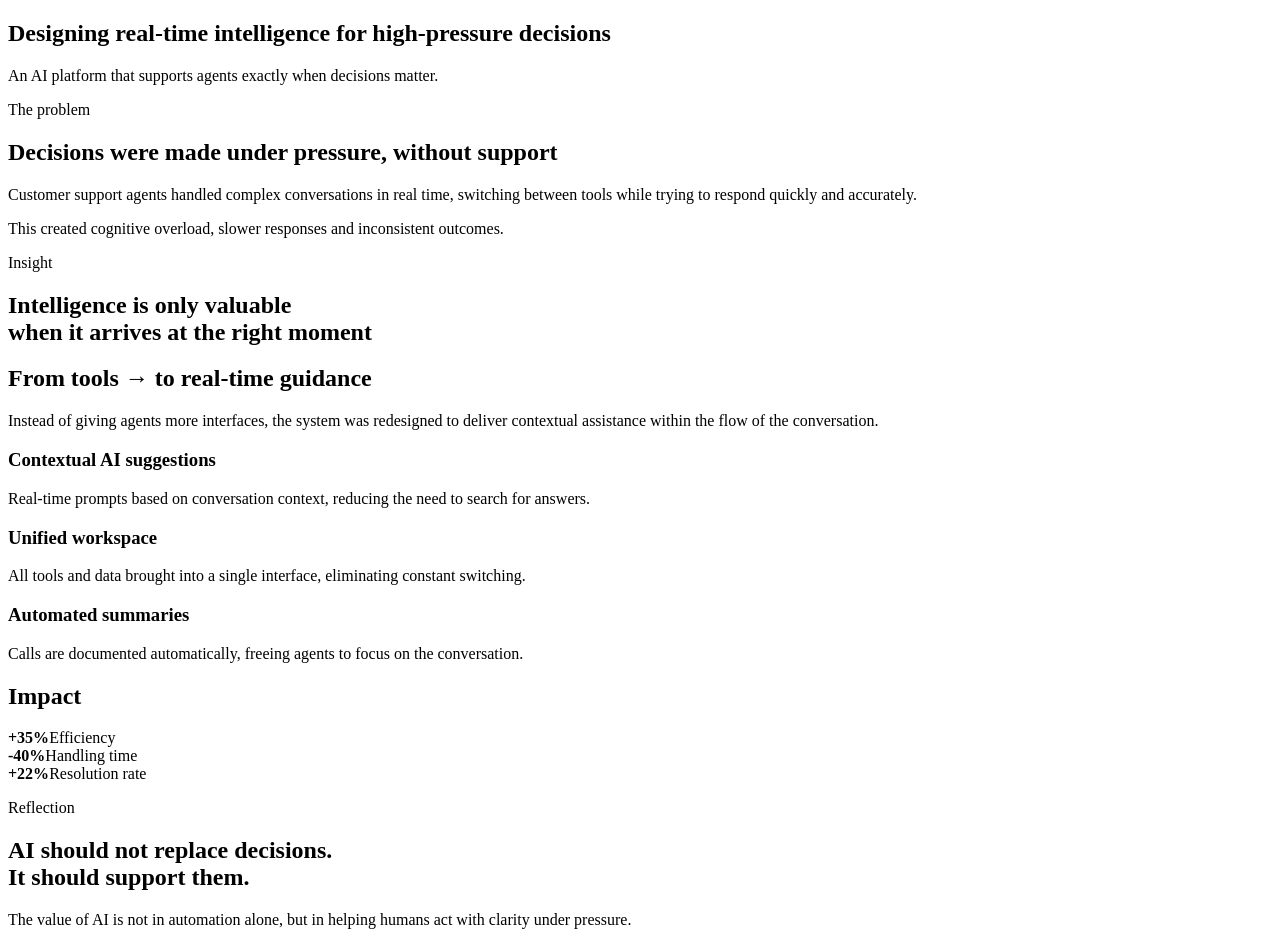
==== case-ai.html @ f2bc4c01 "Add case-ai.html for AI Call Center Platform This HTML file outlines the structure and content for a" ====
<!DOCTYPE html>
<html lang="en">
<head>
<meta charset="UTF-8" />
<meta name="viewport" content="width=device-width, initial-scale=1.0"/>
<title>AI Call Center Platform</title>
<link rel="stylesheet" href="case-styles.css"/>
</head>

<body>

<section class="case-hero">
  <div class="container">
    <h1 class="xl">
      Designing real-time intelligence for high-pressure decisions
    </h1>
    <p class="subtitle">
      An AI platform that supports agents exactly when decisions matter.
    </p>
  </div>
</section>

<section class="case-section dark">
  <div class="container narrow">

    <p class="eyebrow">The problem</p>

    <h2>
      Decisions were made under pressure, without support
    </h2>

    <p class="large">
      Customer support agents handled complex conversations in real time,
      switching between tools while trying to respond quickly and accurately.
    </p>

    <p class="muted">
      This created cognitive overload, slower responses and inconsistent outcomes.
    </p>

  </div>
</section>

<section class="case-sticky">
  <div class="container sticky-box">

    <p class="eyebrow">Insight</p>

    <h2>
      Intelligence is only valuable
      <br>
      when it arrives at the right moment
    </h2>

  </div>
</section>

<section class="case-section">
  <div class="container narrow">

    <h2>
      From tools → to real-time guidance
    </h2>

    <p class="large">
      Instead of giving agents more interfaces, the system was redesigned
      to deliver contextual assistance within the flow of the conversation.
    </p>

  </div>
</section>

<section class="case-section">
  <div class="container">

    <div class="feature">
      <h3>Contextual AI suggestions</h3>
      <p>
        Real-time prompts based on conversation context,
        reducing the need to search for answers.
      </p>
    </div>

    <div class="feature">
      <h3>Unified workspace</h3>
      <p>
        All tools and data brought into a single interface,
        eliminating constant switching.
      </p>
    </div>

    <div class="feature">
      <h3>Automated summaries</h3>
      <p>
        Calls are documented automatically,
        freeing agents to focus on the conversation.
      </p>
    </div>

  </div>
</section>

<section class="case-section dark">
  <div class="container">

    <h2>Impact</h2>

    <div class="metrics">
      <div><strong>+35%</strong><span>Efficiency</span></div>
      <div><strong>-40%</strong><span>Handling time</span></div>
      <div><strong>+22%</strong><span>Resolution rate</span></div>
    </div>

  </div>
</section>

<section class="case-section">
  <div class="container narrow">

    <p class="eyebrow">Reflection</p>

    <h2>
      AI should not replace decisions.
      <br>
      It should support them.
    </h2>

    <p class="large">
      The value of AI is not in automation alone,
      but in helping humans act with clarity under pressure.
    </p>

  </div>
</section>

</body>
</html>
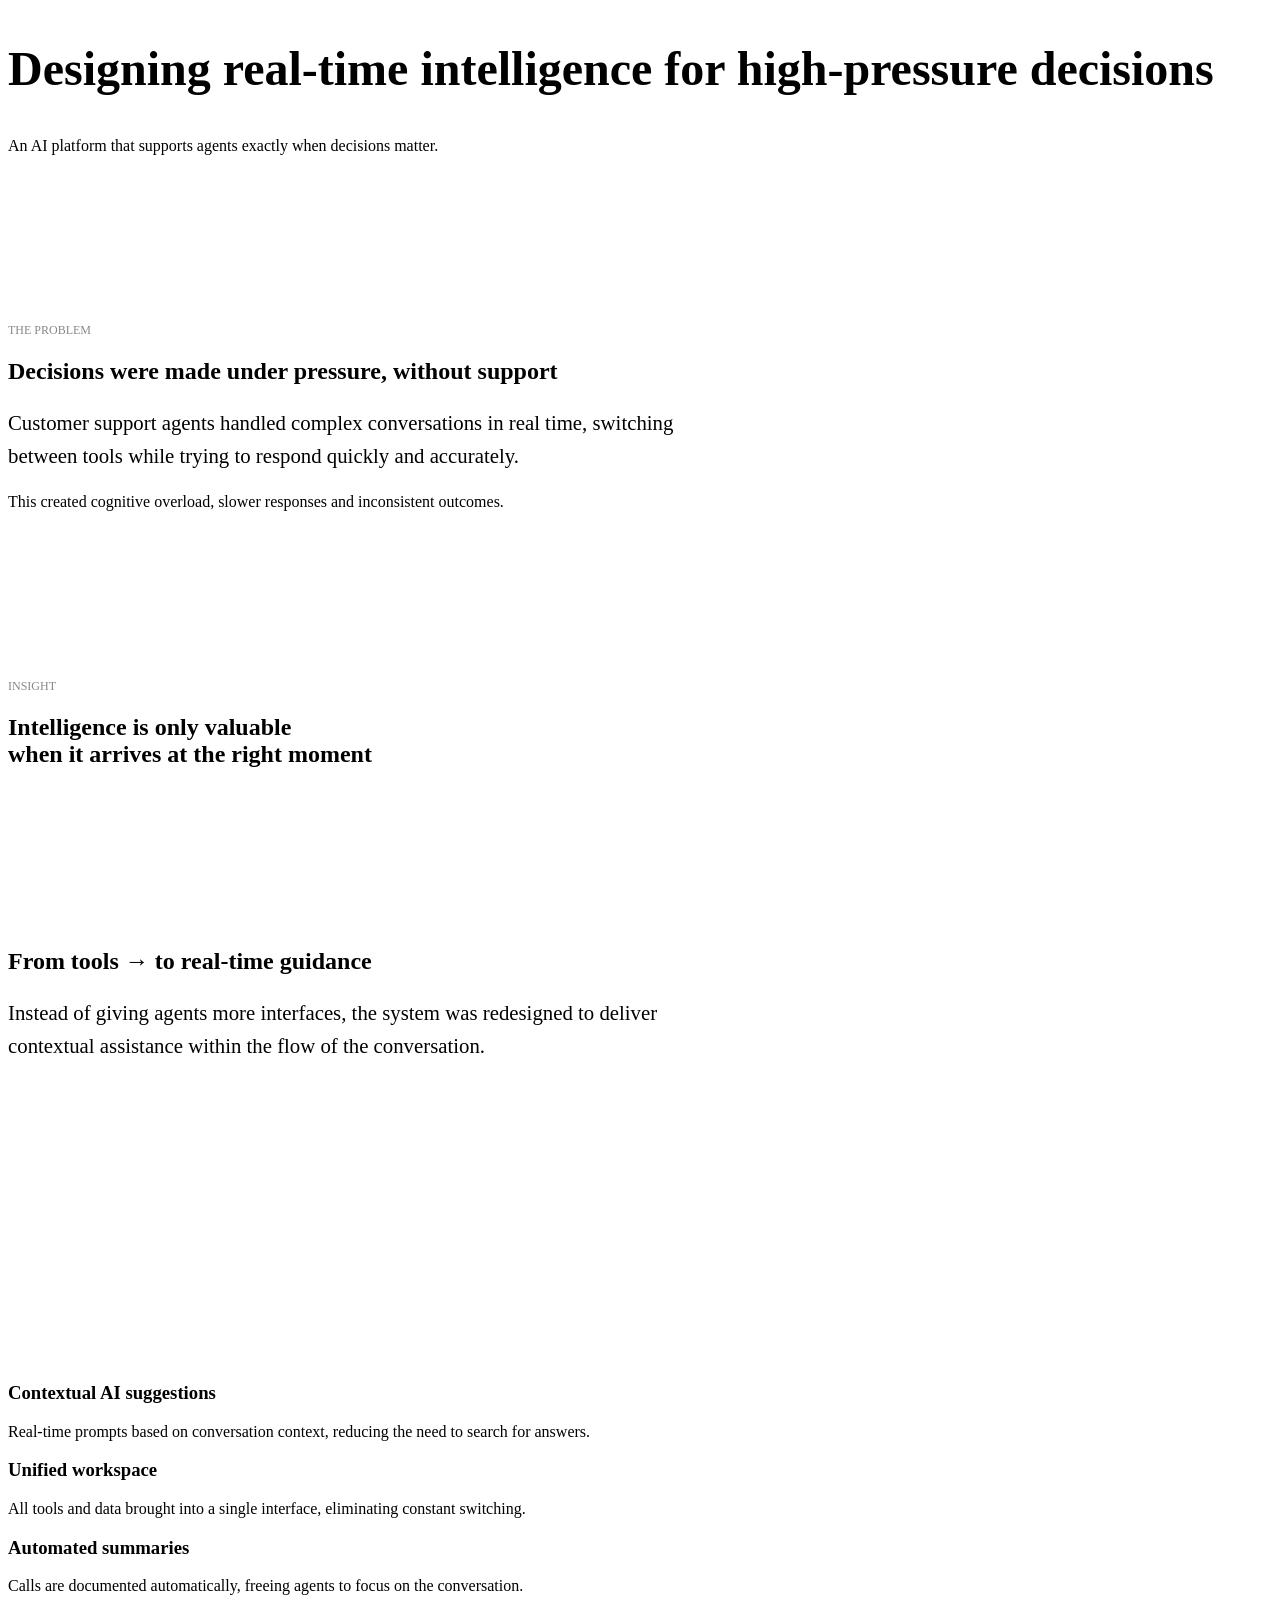
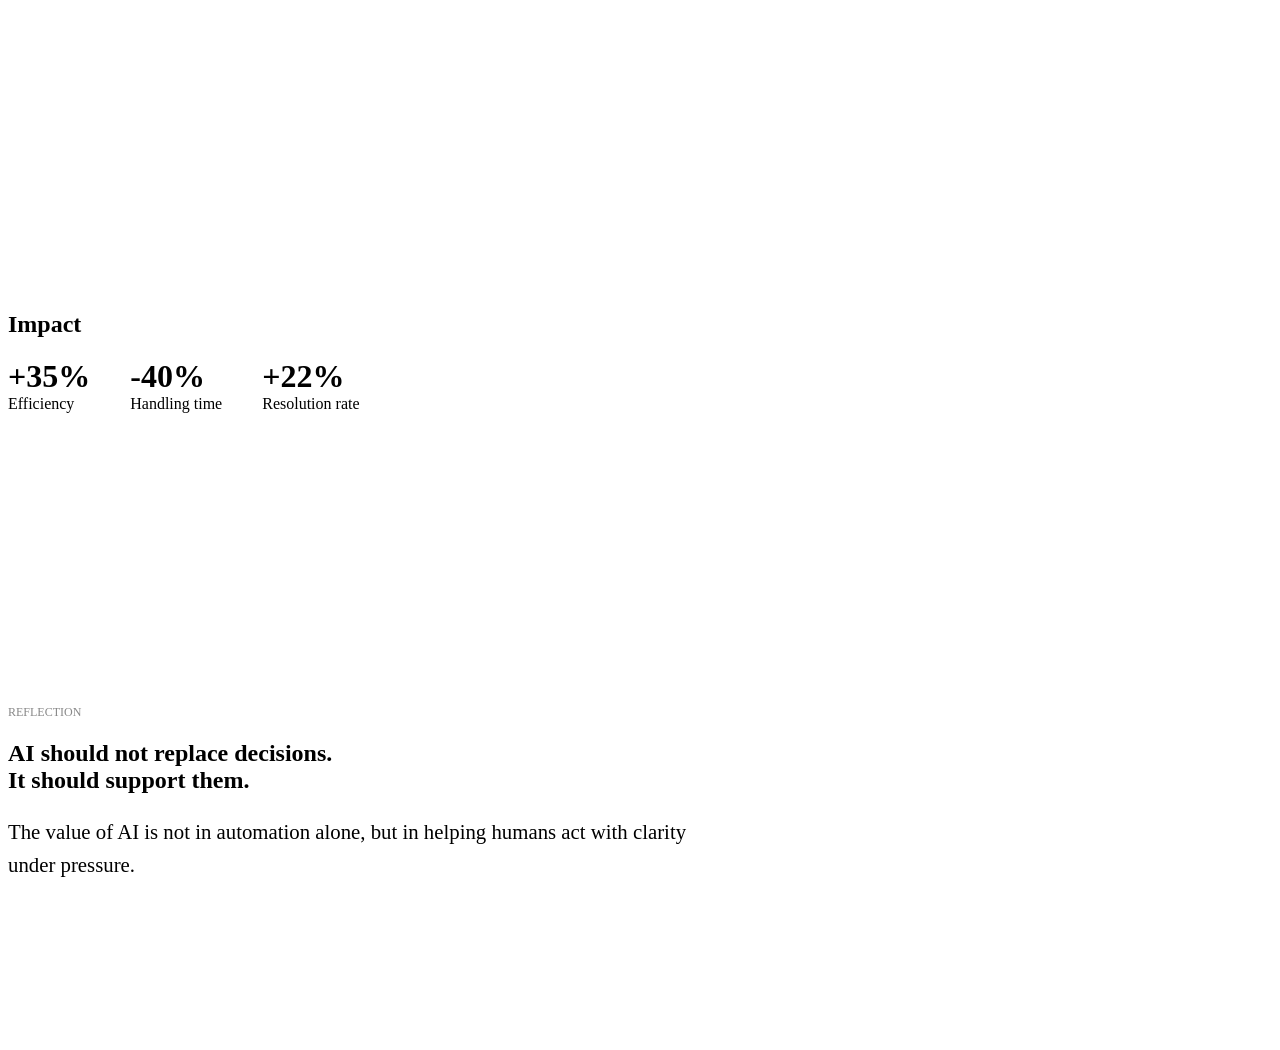
==== commit ae81af7e: "Add case-extensions.css stylesheet link" ====
--- a/case-ai.html
+++ b/case-ai.html
@@ -5,6 +5,7 @@
 <meta name="viewport" content="width=device-width, initial-scale=1.0"/>
 <title>AI Call Center Platform</title>
 <link rel="stylesheet" href="case-styles.css"/>
+<link rel="stylesheet" href="case-extensions.css">
 </head>
 
 <body>
--- a/case-extensions.css
+++ b/case-extensions.css
@@ -0,0 +1,34 @@
+.case-section {
+  padding: 140px 0;
+}
+
+.container.narrow {
+  max-width: 720px;
+}
+
+.xl {
+  font-size: 3rem;
+  line-height: 1.2;
+}
+
+.large {
+  font-size: 1.3rem;
+  line-height: 1.6;
+}
+
+.eyebrow {
+  text-transform: uppercase;
+  font-size: 0.75rem;
+  color: #888;
+  margin-bottom: 16px;
+}
+
+.metrics {
+  display: flex;
+  gap: 40px;
+}
+
+.metrics strong {
+  font-size: 2rem;
+  display: block;
+}
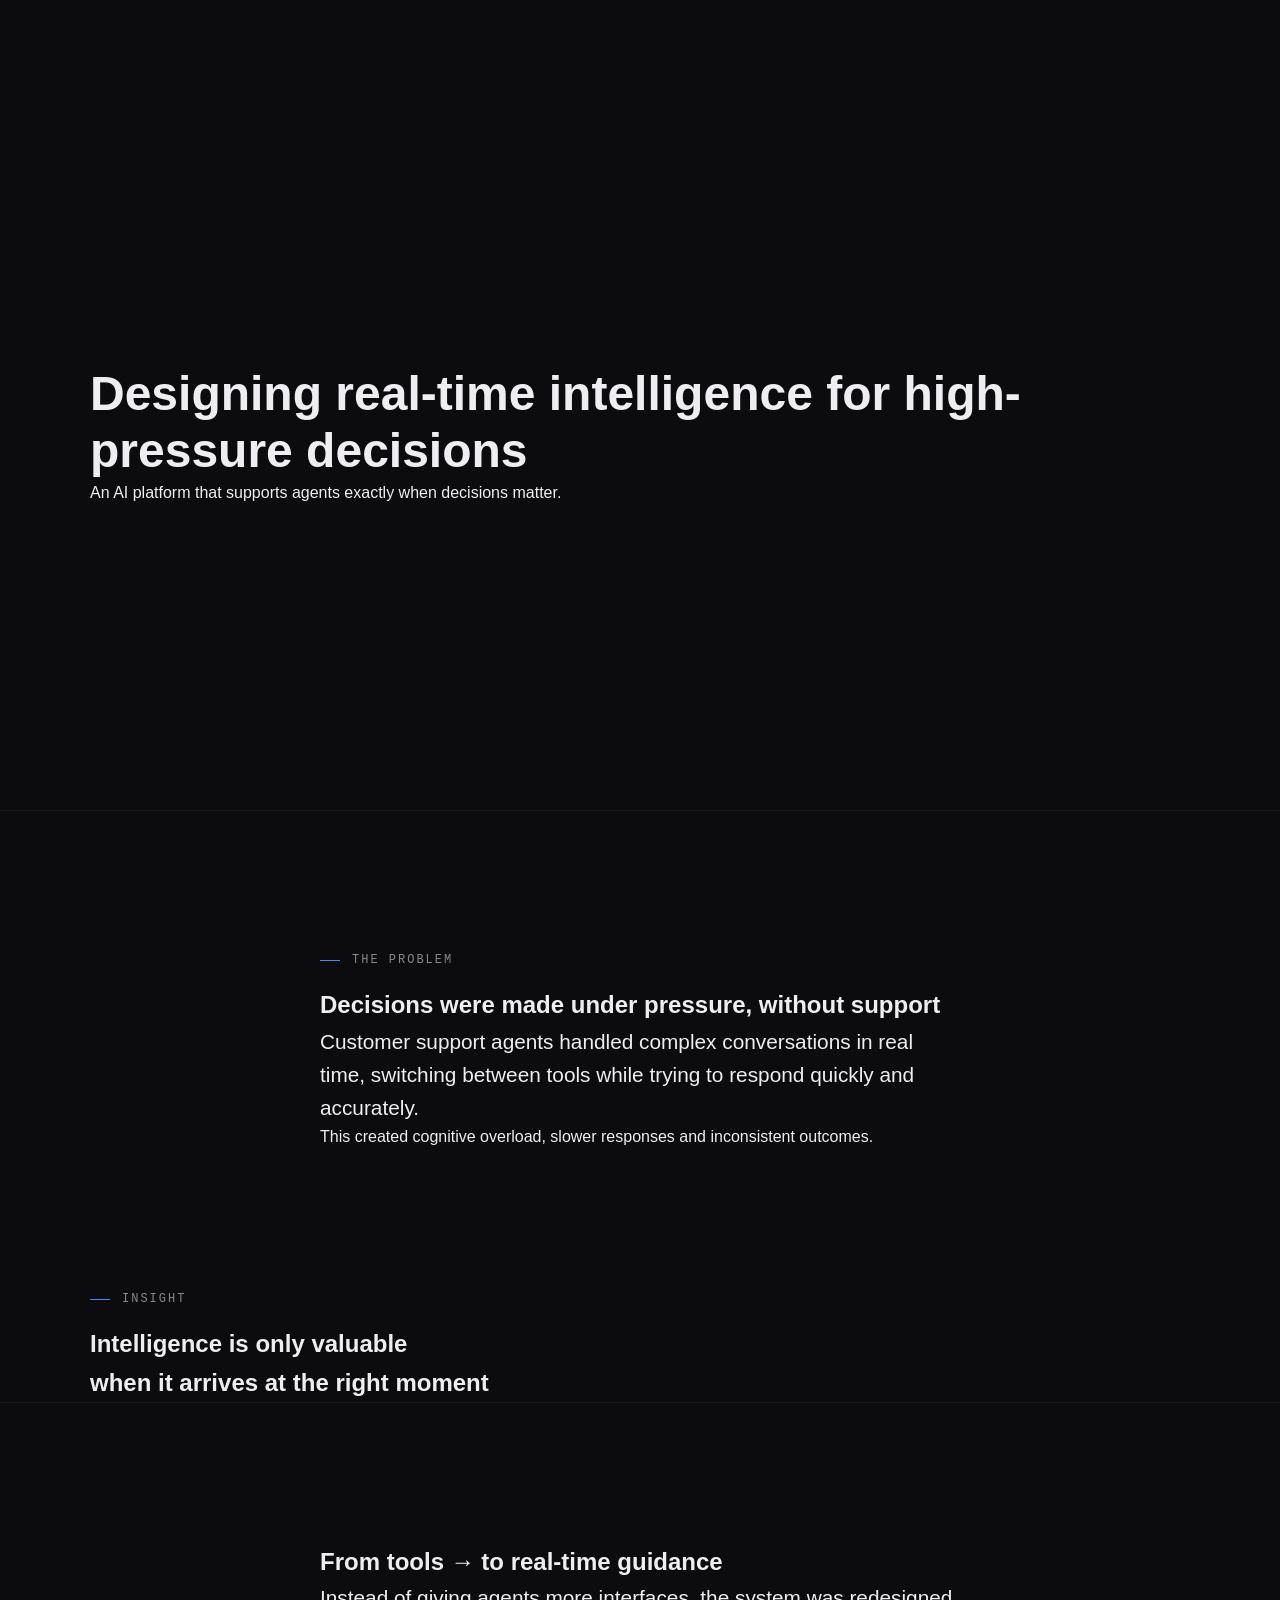
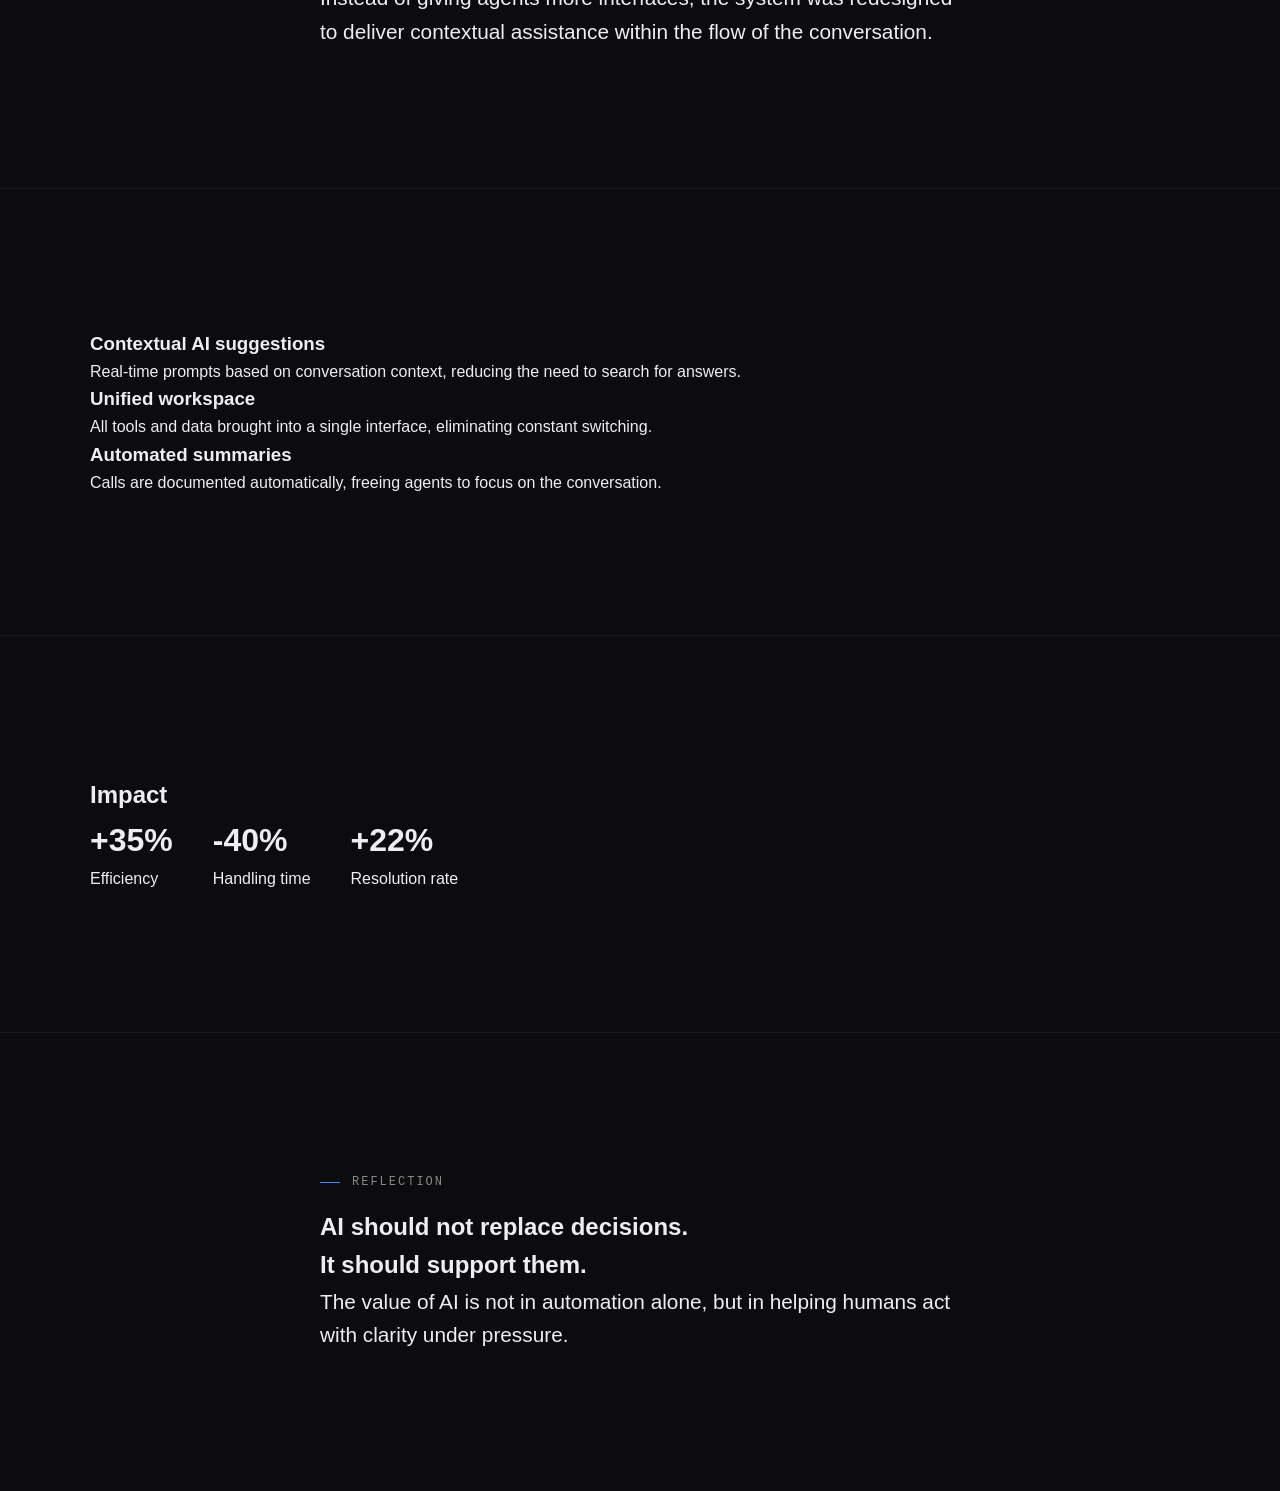
==== commit b5729869: "Update stylesheet links in case-ai.html" ====
--- a/case-ai.html
+++ b/case-ai.html
@@ -4,8 +4,8 @@
 <meta charset="UTF-8" />
 <meta name="viewport" content="width=device-width, initial-scale=1.0"/>
 <title>AI Call Center Platform</title>
-<link rel="stylesheet" href="case-styles.css"/>
-<link rel="stylesheet" href="case-extensions.css">
+<link rel="stylesheet" href="styles.css"/>
+<link rel="stylesheet" href="case-extensions.css"/>
 </head>
 
 <body>
--- a/styles.css
+++ b/styles.css
@@ -0,0 +1,804 @@
+/* ============================================================
+   IRINA SHYTSIK — Design System v2.0
+   Premium Portfolio | Apple × Stripe × Framer
+   ============================================================ */
+
+/* --- TOKENS --- */
+:root {
+  --bg-base:       #0c0c0e;
+  --bg-raised:     #111114;
+  --bg-elevated:   #18181c;
+  --bg-overlay:    #1e1e24;
+
+  --border-subtle: rgba(255,255,255,0.055);
+  --border-soft:   rgba(255,255,255,0.10);
+  --border-muted:  rgba(255,255,255,0.14);
+
+  --text-primary:  #eeeef2;
+  --text-secondary:#8c8c9e;
+  --text-tertiary: #8c8c9e; /*#4a4a5a;*/
+
+  --accent:        #3d8bff;
+  --accent-glow:   rgba(61,139,255,0.18);
+  --accent-soft:   rgba(61,139,255,0.08);
+
+  --accent-blue:   #3d8bff;
+  --accent-purple: #9b6bff;
+  --accent-green:  #1adb8a;
+
+  --font-display: 'Helvetica Neue', sans-serif;
+  --font-body:    'DM Sans', sans-serif;
+  --font-mono:    'DM Mono', monospace;
+
+  --ease-out:    cubic-bezier(0.0, 0.0, 0.2, 1.0);
+  --ease-expo:   cubic-bezier(0.16, 1, 0.3, 1);
+  --ease-spring: cubic-bezier(0.34, 1.56, 0.64, 1.0);
+
+  --r-sm: 8px;
+  --r-md: 14px;
+  --r-lg: 20px;
+  --r-xl: 28px;
+}
+
+.page-banking    { --accent: #3d8bff; --accent-glow: rgba(61,139,255,0.18);  --accent-soft: rgba(61,139,255,0.08);  --card-accent: #3d8bff; }
+.page-ai         { --accent: #9b6bff; --accent-glow: rgba(155,107,255,0.18); --accent-soft: rgba(155,107,255,0.08); --card-accent: #9b6bff; }
+.page-smarthome  { --accent: #1adb8a; --accent-glow: rgba(26,219,138,0.18);  --accent-soft: rgba(26,219,138,0.08);  --card-accent: #1adb8a; }
+
+/* --- RESET --- */
+*, *::before, *::after { box-sizing: border-box; margin: 0; padding: 0; }
+html { scroll-behavior: smooth; }
+body {
+  background: var(--bg-base);
+  color: var(--text-primary);
+  font-family: var(--font-body);
+  -webkit-font-smoothing: antialiased;
+  overflow-x: hidden;
+  line-height: 1.6;
+}
+a { color: inherit; text-decoration: none; }
+ul { list-style: none; }
+
+/* --- PROGRESS BAR --- */
+#progress-bar {
+  position: fixed; top: 0; left: 0;
+  height: 2px; width: 0%;
+  background: var(--accent);
+  z-index: 1000;
+  box-shadow: 0 0 10px var(--accent-glow);
+  transition: width 0.08s linear;
+  pointer-events: none;
+}
+
+/* --- PAGE OVERLAY (transitions) --- */
+#page-overlay {
+  position: fixed; inset: 0;
+  background: var(--bg-base);
+  z-index: 900;
+  transform: translateY(100%);
+  pointer-events: none;
+}
+
+/* --- CUSTOM CURSOR --- */
+#cursor {
+  position: fixed;
+  width: 8px; height: 8px;
+  background: var(--accent);
+  border-radius: 50%;
+  pointer-events: none;
+  z-index: 9999;
+  transform: translate(-50%, -50%);
+  mix-blend-mode: screen;
+  transition: width 0.3s var(--ease-expo),
+              height 0.3s var(--ease-expo),
+              opacity 0.3s;
+}
+#cursor.hover { width: 40px; height: 40px; opacity: 0.5; }
+
+/* --- NAV --- */
+.nav {
+  position: fixed; top: 0; left: 0; right: 0;
+  z-index: 200;
+  padding: 20px 40px;
+  display: flex; align-items: center; justify-content: space-between;
+  transition: background 0.5s var(--ease-out), padding 0.3s var(--ease-out);
+}
+.nav--scrolled {
+  background: rgba(12,12,14,0.85);
+  backdrop-filter: blur(20px) saturate(160%);
+  -webkit-backdrop-filter: blur(20px) saturate(160%);
+  border-bottom: 1px solid var(--border-subtle);
+  padding-top: 14px; padding-bottom: 14px;
+}
+
+.nav__logo {
+  font-family: var(--font-display);
+  font-size: 1.05rem; font-weight: 800;
+  letter-spacing: -0.5px;
+  display: flex; align-items: center; gap: 7px;
+}
+.nav__logo-dot {
+  width: 6px; height: 6px;
+  border-radius: 50%;
+  background: var(--accent);
+  box-shadow: 0 0 8px var(--accent);
+}
+.nav__links { display: flex; align-items: center; gap: 32px; }
+.nav__links a {
+  font-size: 1rem; color: var(--text-secondary);
+  position: relative;
+  transition: color 0.16s;
+}
+.nav__links a::after {
+  content: ''; position: absolute; bottom: -2px; left: 0; right: 0;
+  height: 1px; background: var(--accent);
+  transform: scaleX(0); transform-origin: left;
+  transition: transform 0.3s var(--ease-expo);
+}
+.nav__links a:hover { color: var(--text-primary); }
+.nav__links a:hover::after { transform: scaleX(1); }
+
+.nav__back {
+  display: flex; align-items: center; gap: 8px;
+  font-size: 1rem; color: var(--text-secondary);
+  transition: color 0.16s;
+}
+.nav__back:hover { color: var(--text-primary); }
+.nav__back svg { transition: transform 0.25s var(--ease-expo); }
+.nav__back:hover svg { transform: translateX(-3px); }
+
+.nav__mobile-btn {
+  display: none; width: 28px; height: 18px;
+  position: relative; cursor: pointer;
+}
+.nav__mobile-btn span {
+  position: absolute; left: 0; right: 0; height: 1.5px;
+  background: var(--text-secondary); border-radius: 2px;
+  transition: all 0.3s var(--ease-expo);
+}
+.nav__mobile-btn span:nth-child(1) { top: 0; }
+.nav__mobile-btn span:nth-child(2) { top: 50%; transform: translateY(-50%); }
+.nav__mobile-btn span:nth-child(3) { bottom: 0; }
+.nav__mobile-btn.open span:nth-child(1) { top: 50%; transform: translateY(-50%) rotate(45deg); }
+.nav__mobile-btn.open span:nth-child(2) { opacity: 0; }
+.nav__mobile-btn.open span:nth-child(3) { bottom: 50%; transform: translateY(50%) rotate(-45deg); }
+
+.mobile-nav {
+  position: fixed; inset: 0;
+  background: var(--bg-base); z-index: 150;
+  display: flex; align-items: center; justify-content: center;
+  opacity: 0; pointer-events: none;
+  transition: opacity 0.3s var(--ease-out);
+}
+.mobile-nav.open { opacity: 1; pointer-events: all; }
+.mobile-nav__links { display: flex; flex-direction: column; gap: 36px; text-align: center; }
+.mobile-nav__links a {
+  font-family: var(--font-display); font-size: 2.5rem; font-weight: 800;
+  color: var(--text-tertiary); transition: color 0.16s;
+}
+.mobile-nav__links a:hover { color: var(--accent); }
+
+/* --- LAYOUT --- */
+.container { max-width: 1180px; margin: 0 auto; padding: 0 40px; }
+.section    { padding: 160px 0; }
+.section--sm { padding: 100px 0; }
+
+/* --- TYPOGRAPHY --- */
+.display-xl {
+  font-family: var(--font-display);
+  font-size: clamp(3.5rem, 8vw, 7.5rem);
+  font-weight: 800; line-height: 0.9; letter-spacing: -3.5px;
+  color: var(--text-primary);
+}
+.display-lg {
+  font-family: var(--font-display);
+  font-size: clamp(2.5rem, 5vw, 4.5rem);
+  font-weight: 800; line-height: 0.95; letter-spacing: -2px;
+  color: var(--text-primary);
+}
+.display-md {
+  font-family: var(--font-display);
+  font-size: clamp(1.6rem, 3vw, 2.5rem);
+  font-weight: 700; line-height: 1.05; letter-spacing: -0.8px;
+  color: var(--text-primary);
+}
+.display-sm {
+  font-family: var(--font-display);
+  font-size: 1.25rem; font-weight: 700;
+  letter-spacing: -0.3px; color: var(--text-primary);
+}
+
+.body-lg { font-size: clamp(1rem, 1.8vw, 1.2rem); font-weight: 300; line-height: 1.75; color: var(--text-secondary); }
+.body-md  { font-size: 1rem; line-height: 1.75; color: var(--text-secondary); }
+.body-sm  { font-size: 1rem; line-height: 1.65; color: var(--text-secondary); }
+
+.label {
+  font-family: var(--font-mono);
+  font-size: 0.6875rem; letter-spacing: 2px; text-transform: uppercase;
+  color: var(--text-tertiary);
+}
+.label--accent { color: var(--accent); }
+
+.eyebrow {
+  display: flex; align-items: center; gap: 12px;
+  font-family: var(--font-mono); font-size: 0.6875rem;
+  letter-spacing: 2px; text-transform: uppercase;
+  color: var(--accent); margin-bottom: 24px;
+}
+.eyebrow::before { content: ''; display: block; width: 20px; height: 1px; background: var(--accent); }
+
+/* --- BUTTONS --- */
+.btn {
+  display: inline-flex; align-items: center; gap: 8px;
+  font-family: var(--font-body); font-size: 1rem; font-weight: 500;
+  padding: 13px 24px; border-radius: var(--r-sm);
+  border: 1px solid transparent;
+  transition: all 0.28s var(--ease-expo);
+  cursor: pointer;
+}
+.btn--primary { background: var(--accent); color: #fff; border-color: var(--accent); }
+.btn--primary:hover { box-shadow: 0 0 28px var(--accent-glow); transform: translateY(-1px); }
+.btn--outline { background: transparent; color: var(--text-primary); border-color: var(--border-soft); }
+.btn--outline:hover { background: var(--bg-elevated); border-color: var(--border-muted); }
+.btn svg { transition: transform 0.25s var(--ease-expo); }
+.btn:hover svg { transform: translateX(3px); }
+
+/* Availability badge */
+.availability {
+  display: inline-flex; align-items: center; gap: 8px;
+  padding: 6px 14px; border-radius: 100px;
+  border: 1px solid var(--border-soft); background: var(--bg-raised);
+  font-family: var(--font-mono); font-size: 0.7rem;
+  letter-spacing: 1.5px; text-transform: uppercase; color: var(--text-secondary);
+}
+.availability__dot {
+  width: 5px; height: 5px; border-radius: 50%;
+  background: var(--accent-green); box-shadow: 0 0 6px rgba(26,219,138,0.8);
+  animation: blink 2s infinite;
+}
+@keyframes blink { 0%,100%{opacity:1} 50%{opacity:0.35} }
+
+/* ============================================================
+   HOMEPAGE — HERO
+   ============================================================ */
+.hero {
+  position: relative; min-height: 100vh;
+  display: flex; align-items: center;
+  padding: 140px 0 100px; overflow: hidden;
+}
+.hero__bg { position: absolute; inset: 0; pointer-events: none; z-index: 0; }
+.hero__noise {
+  position: absolute; inset: 0; opacity: 0.025;
+  background-image: url("data:image/svg+xml,%3Csvg viewBox='0 0 256 256' xmlns='http://www.w3.org/2000/svg'%3E%3Cfilter id='noise'%3E%3CfeTurbulence type='fractalNoise' baseFrequency='0.9' numOctaves='4' stitchTiles='stitch'/%3E%3C/filter%3E%3Crect width='100%25' height='100%25' filter='url(%23noise)'/%3E%3C/svg%3E");
+  background-size: 200px 200px;
+}
+.hero__grid-lines {
+  position: absolute; inset: 0;
+  background-image:
+    linear-gradient(var(--border-subtle) 1px, transparent 1px),
+    linear-gradient(90deg, var(--border-subtle) 1px, transparent 1px);
+  background-size: 80px 80px;
+  mask-image: radial-gradient(ellipse 70% 60% at 55% 40%, black 0%, transparent 85%);
+}
+.hero__glow {
+  position: absolute; border-radius: 50%; filter: blur(100px);
+}
+.hero__glow--1 {
+  width: 650px; height: 650px;
+  background: radial-gradient(circle, rgba(61,139,255,0.055) 0%, transparent 70%);
+  top: -180px; right: -180px;
+}
+.hero__glow--2 {
+  width: 400px; height: 400px;
+  background: radial-gradient(circle, rgba(155,107,255,0.035) 0%, transparent 70%);
+  bottom: -50px; left: 5%;
+}
+
+.hero__content {
+  position: relative; z-index: 1;
+  display: grid; grid-template-columns: 1fr 1fr;
+  gap: 80px; align-items: center;
+}
+.hero__left { display: flex; flex-direction: column; gap: 24px; }
+
+.hero__name {
+  font-family: var(--font-display);
+  font-size: clamp(4.5rem, 9.5vw, 9rem);
+  font-weight: 800; line-height: 0.87;
+  letter-spacing: -4px; color: var(--text-primary);
+}
+.hero__name em { font-style: normal; color: var(--text-tertiary); }
+
+.hero__title {
+  font-family: var(--font-mono); font-size: 0.7rem;
+  letter-spacing: 2.5px; text-transform: uppercase; color: var(--text-tertiary);
+}
+
+.hero__value {
+  font-size: clamp(1rem, 1.8vw, 1.2rem); font-weight: 300;
+  line-height: 1.75; color: var(--text-secondary); max-width: 420px;
+}
+
+.hero__metrics {
+  display: flex; gap: 48px;
+  padding-top: 24px; border-top: 1px solid var(--border-subtle);
+}
+.hero__metric-value {
+  font-family: var(--font-display); font-size: clamp(1.6rem, 3.5vw, 2.6rem);
+  font-weight: 800; letter-spacing: -1px; line-height: 1;
+}
+.hero__metric-value .m-blue   { color: var(--accent-blue); }
+.hero__metric-value .m-green  { color: var(--accent-green); }
+.hero__metric-value .m-purple { color: var(--accent-purple); }
+.hero__metric-label {
+  font-family: var(--font-body); font-size: 0.7rem;
+  letter-spacing: 1.2px; /*text-transform: uppercase;*/ color: var(--text-tertiary); margin-top: 6px;
+}
+
+.hero__actions { display: flex; gap: 12px; margin-top: 8px; }
+
+/* Hero Visual */
+.hero__visual {
+  position: relative; height: 500px;
+  display: flex; align-items: center; justify-content: center;
+}
+.hero-card {
+  position: absolute;
+  background: var(--bg-elevated); border: 1px solid var(--border-soft);
+  border-radius: var(--r-lg); padding: 22px;
+  box-shadow: 0 30px 70px rgba(0,0,0,0.55);
+}
+.hero-card--main   { width: 260px; top:50%; left:50%; transform:translate(-50%,-50%); z-index:3; }
+.hero-card--right  { width: 185px; top:12%; right:0; transform:rotate(2.5deg); z-index:2; opacity:.85; }
+.hero-card--bottom { width: 165px; bottom:8%; left:8%; transform:rotate(-3.5deg); z-index:1; opacity:.7; }
+
+.hero-card__tag {
+  font-family: var(--font-mono); font-size: 0.8rem;
+  letter-spacing: 1.5px; text-transform: uppercase;
+  color: var(--accent-blue); margin-bottom: 8px;
+}
+.hero-card__value {
+  font-family: var(--font-display); font-size: 1.5rem;
+  font-weight: 700; letter-spacing: -0.5px; margin-bottom: 4px;
+}
+.hero-card__label { font-size: 0.8rem; color: var(--text-secondary); }
+.hero-card__chart {
+  display: flex; align-items: flex-end; gap: 3px; height: 36px; margin-top: 14px;
+}
+.hc-bar { flex:1; background: var(--border-soft); border-radius: 2px; }
+.hc-bar--a { background: var(--accent-blue); opacity:.7; }
+.hc-bar--b { background: var(--accent-blue); opacity:.45; }
+.hero-card__progress { height: 2px; background: var(--border-subtle); border-radius:2px; overflow:hidden; margin-top:12px; }
+.hero-card__progress-fill { height:100%; background: var(--accent-blue); border-radius:2px; width:65%; }
+.hc-line { height:5px; background: var(--border-soft); border-radius:3px; margin-bottom:5px; }
+.hc-line:last-child { width:55%; }
+
+/* Scroll hint */
+.hero__scroll {
+  position: absolute; bottom:40px; left:50%; transform:translateX(-50%);
+  display:flex; flex-direction:column; align-items:center; gap:8px; z-index:2;
+}
+.hero__scroll-line {
+  width:1px; height:52px;
+  background: linear-gradient(to bottom, var(--accent), transparent);
+  animation: spulse 2.5s ease-in-out infinite;
+}
+@keyframes spulse {
+  0%   { opacity:0; transform:scaleY(0); transform-origin:top; }
+  40%  { opacity:1; transform:scaleY(1); transform-origin:top; }
+  60%  { opacity:1; transform:scaleY(1); transform-origin:bottom; }
+  100% { opacity:0; transform:scaleY(0); transform-origin:bottom; }
+}
+.hero__scroll-label {
+  font-family: var(--font-mono); font-size:0.58rem;
+  letter-spacing:3px; text-transform:uppercase; color: var(--text-tertiary);
+}
+
+/* ============================================================
+   CASE CARDS (HOMEPAGE)
+   ============================================================ */
+.cases-header {
+  display: flex; align-items: flex-end; justify-content: space-between;
+  margin-bottom: 64px;
+}
+.cases-grid {
+  display: grid; grid-template-columns: repeat(3,1fr); gap: 16px;
+}
+.case-card {
+  background: var(--bg-raised); border: 1px solid var(--border-subtle);
+  border-radius: var(--r-xl); padding: 32px;
+  overflow: hidden; cursor: pointer;
+  display: flex; flex-direction: column;
+  transition: border-color 0.3s var(--ease-out), box-shadow 0.3s var(--ease-out);
+  position: relative;
+}
+.case-card:hover {
+  border-color: var(--border-muted);
+  box-shadow: 0 30px 80px rgba(0,0,0,0.4);
+}
+
+/* Glow gradient (JS-driven) */
+.case-card__glow {
+  position: absolute; inset:0; border-radius: inherit;
+  pointer-events:none; opacity:0; z-index:0;
+  transition: opacity 0.35s var(--ease-out);
+}
+.case-card:hover .case-card__glow { opacity:1; }
+
+.case-card--trust       { --card-accent: #3d8bff; }
+.case-card--intelligence{ --card-accent: #9b6bff; }
+.case-card--control     { --card-accent: #1adb8a; }
+
+.case-card__body { position:relative; z-index:1; display:flex; flex-direction:column; flex:1; }
+
+.case-card__visual {
+  width:100%; height:172px; border-radius: var(--r-md);
+  margin-bottom: 24px; overflow:hidden;
+  background: var(--bg-elevated); border:1px solid var(--border-subtle);
+  position:relative; flex-shrink:0;
+}
+.case-card__num {
+  font-family: var(--font-mono); font-size:0.9rem;
+  letter-spacing:2px; text-transform:uppercase;
+  color: var(--text-tertiary); margin-bottom:10px;
+}
+.case-card__tag {
+  display:inline-flex; align-items:center;
+  font-family: var(--font-mono); font-size:0.6rem;
+  letter-spacing:1.5px; text-transform:uppercase;
+  color: var(--card-accent);
+  border: 1px solid color-mix(in srgb, var(--card-accent) 25%, transparent);
+  background: color-mix(in srgb, var(--card-accent) 8%, transparent);
+  padding: 4px 10px; border-radius:100px; margin-bottom: 24px;
+}
+.case-card__title {
+  font-family: var(--font-display); font-size:1.5rem;
+  font-weight:700; letter-spacing:-0.4px;
+  color: var(--text-primary); margin-bottom: 10px; line-height:1.2;
+}
+.case-card__desc { font-size:1rem; color: var(--text-secondary); line-height:1.65; flex:1; }
+
+.case-card__footer {
+  display:flex; align-items:center; justify-content:space-between;
+  margin-top: 22px; padding-top: 20px; border-top:1px solid var(--border-subtle);
+}
+.case-card__metrics { display:flex; gap:20px; }
+.case-card__metric-val {
+  font-family: var(--font-display); font-size:1.2rem;
+  font-weight:700; letter-spacing:-0.2px; color: var(--card-accent); line-height:1;
+}
+.case-card__metric-lbl {
+  font-family: var(--font-body); font-size:0.7rem;
+  letter-spacing:0.8px; /*text-transform:uppercase;*/
+  color: var(--text-tertiary); margin-top:6px;
+}
+.case-card__arrow {
+  width:32px; height:32px; border-radius:50%;
+  border:1px solid var(--border-soft);
+  display:flex; align-items:center; justify-content:center;
+  color: var(--text-tertiary);
+  transition: all 0.28s var(--ease-expo);
+}
+.case-card:hover .case-card__arrow {
+  background: var(--card-accent); border-color: var(--card-accent); color:#fff;
+  box-shadow: 0 0 16px color-mix(in srgb, var(--card-accent) 40%, transparent);
+}
+
+/* Mini mockups in cards */
+.card-mock { position:absolute; inset:0; padding:14px; display:flex; flex-direction:column; gap:7px; }
+.cm-topbar { height:2.5px; border-radius:2px; width:40%; background:color-mix(in srgb,var(--card-accent)45%,transparent); }
+.cm-row    { display:flex; gap:7px; align-items:center; }
+.cm-circle { width:18px; height:18px; border-radius:50%; background:var(--bg-overlay); border:1px solid var(--border-soft); flex-shrink:0; }
+.cm-lines  { flex:1; display:flex; flex-direction:column; gap:4px; }
+.cm-line   { height:3.5px; background:var(--border-soft); border-radius:2px; }
+.cm-line--70{width:70%} .cm-line--50{width:50%} .cm-line--40{width:40%}
+.cm-block  { height:38px; background:var(--bg-overlay); border-radius:var(--r-sm); border:1px solid var(--border-subtle); overflow:hidden; position:relative; }
+.cm-block::after { content:''; position:absolute; left:0;top:0;bottom:0; width:60%; background:color-mix(in srgb,var(--card-accent)25%,transparent); border-radius:inherit; }
+.cm-bars   { display:flex; align-items:flex-end; gap:3px; height:38px; }
+.cm-bar    { flex:1; background:var(--border-soft); border-radius:2px 2px 0 0; }
+.cm-bar--a { background:color-mix(in srgb,var(--card-accent)55%,transparent); }
+
+/* ============================================================
+   EXPERTISE (HOME)
+   ============================================================ */
+.expertise { background: var(--bg-raised); border-top:1px solid var(--border-subtle); border-bottom:1px solid var(--border-subtle); }
+.expertise__grid {
+  display:grid; grid-template-columns:repeat(4,1fr);
+  gap:1px; overflow:hidden; margin-top:64px;
+}
+.expertise__item { background:var(--bg-raised); padding:32px 26px; transition:background 0.3s; border-radius:var(--r-xl);}
+.expertise__item:hover { background:var(--bg-elevated); border: 1px solid var(--border-subtle);}
+.expertise__icon {
+  width:38px; height:38px; border-radius:var(--r-sm);
+  background:var(--bg-overlay); border:1px solid var(--border-soft);
+  display:flex; align-items:center; justify-content:center; color:var(--accent); margin-bottom: 20px;
+}
+.expertise__title { font-family:var(--font-display); font-size:1.5rem; font-weight:700; color:var(--text-primary); letter-spacing:-0.2px; margin-bottom:10px; }
+.expertise__desc  { font-size:.98rem; color:var(--text-secondary); line-height:1.6; margin-bottom:18px; }
+.expertise__tags  { display:flex; flex-wrap:wrap; gap:4px; }
+.expertise__tag   { font-family:var(--font-body); font-size:.8rem; letter-spacing:.5px; color:var(--text-tertiary); border:1px solid var(--border-muted); padding:3px 7px; border-radius:8px; }
+
+/* ============================================================
+   PROCESS / ABOUT / CONTACT (HOME)
+   ============================================================ */
+.process-layout {
+  display:grid; grid-template-columns:1fr 2fr; gap:80px; align-items:start;
+}
+.process-steps { position:sticky; top:120px; display:flex; flex-direction:column; gap:2px; }
+.pstep {
+  display:flex; align-items:flex-start; gap:14px;
+  padding:18px 16px; border-radius:var(--r-md); cursor:pointer;
+  transition:background 0.25s;
+}
+.pstep:hover, .pstep.active { background:var(--bg-elevated); }
+.pstep__num { font-family:var(--font-mono); font-size:.9rem; letter-spacing:1.5px; color:var(--text-tertiary); padding-top:3px; flex-shrink:0; }
+.pstep.active .pstep__num  { color:var(--accent); }
+.pstep__title { font-family:var(--font-display); font-size:1.2rem; font-weight:600; color:var(--text-secondary); transition:color 0.16s; }
+.pstep.active .pstep__title { color:var(--text-primary); }
+.pstep__desc { font-size:1rem; color:var(--text-tertiary); line-height:1.6; margin-top:4px; max-height:0; overflow:hidden; transition:max-height 0.35s var(--ease-expo); }
+.pstep.active .pstep__desc { max-height:80px; }
+
+.pdetail { display:none; }
+.pdetail.active { display:block; animation:pdfade 0.45s var(--ease-expo) both; }
+@keyframes pdfade { from{opacity:0;transform:translateY(16px)} to{opacity:1;transform:translateY(0)} }
+.pdetail__heading { font-family:var(--font-display); font-size:clamp(1.5rem,3vw,2.2rem); font-weight:700; letter-spacing:-0.8px; color:var(--text-primary); margin-bottom:20px; line-height:1.1; }
+.pdetail__body    { font-size:1rem; color:var(--text-secondary); line-height:1.7; margin-bottom:28px; }
+.pdetail__visual  {
+  height:180px; background:var(--bg-elevated); border:1px solid var(--border-soft);
+  border-radius:var(--r-lg); position:relative; overflow:hidden;
+  display:flex; align-items:center; justify-content:center;
+  font-family:var(--font-mono); font-size:.65rem; letter-spacing:1.5px; text-transform:uppercase; color:var(--text-tertiary);
+}
+.pdetail__visual::before { content:''; position:absolute; inset:0; background:radial-gradient(ellipse at 50% 50%, var(--accent-soft) 0%, transparent 70%); }
+
+/* ABOUT */
+.about-grid { display:grid; grid-template-columns:320px 1fr; gap:80px; align-items:start; }
+.about__portrait-frame {
+  width:100%; aspect-ratio:3/4; background:var(--bg-elevated);
+  border-radius:var(--r-xl); border:1px solid var(--border-soft);
+  display:flex; align-items:center; justify-content:center; overflow:hidden; position:relative;
+}
+.about__portrait-initials { font-family:var(--font-display); font-size:5rem; font-weight:800; color:var(--text-tertiary); letter-spacing:-3px; }
+.about__portrait-badge {
+  position:absolute; bottom:16px; left:16px; right:16px;
+  background:rgba(12,12,14,0.82); backdrop-filter:blur(12px);
+  border:1px solid var(--border-soft); border-radius:var(--r-md);
+  padding:12px 16px;
+}
+.about__badge-role { font-family:var(--font-display); font-size:1rem; font-weight:700; color:var(--text-primary); }
+.about__badge-loc  { font-family:var(--font-mono); font-size:.7rem; letter-spacing:1px; color:var(--text-tertiary); text-transform:uppercase; margin-top:5px; }
+
+.about__bio { font-size:1.05rem; font-weight:300; line-height:1.85; color:var(--text-secondary); }
+.about__bio strong { color:var(--text-primary); font-weight:500; }
+.about__skill-grid { display:grid; grid-template-columns:repeat(3,1fr); gap:32px; margin-top:48px; padding-top:48px; border-top:1px solid var(--border-subtle); }
+.about__skill-group h4 { font-family:var(--font-mono); font-size:.7rem; letter-spacing:2px; text-transform:uppercase; color:var(--accent); margin-bottom:14px; }
+.about__skill-item { font-size:.9rem; color:var(--text-secondary); padding:8px 0; border-bottom:1px solid var(--border-subtle); transition:color 0.16s; }
+.about__skill-item:hover { color:var(--text-primary); }
+
+/* CONTACT */
+.contact-section { text-align:center; }
+.contact__heading {
+  font-family:var(--font-display);
+  font-size:clamp(3rem, 6vw, 6.5rem);
+  font-weight:800; letter-spacing:-3px; line-height:.9;
+  color:var(--text-primary); margin:20px 0;
+}
+.contact__heading .accent-b { color:var(--accent-blue); }
+.contact__sub  { font-size:1.05rem; color:var(--text-secondary); }
+.contact__links { display:flex; align-items:center; justify-content:center; gap:48px; margin-top:40px; flex-wrap:wrap; }
+.contact__link  { display:flex; align-items:center; gap:10px; font-size:.9rem; color:var(--text-secondary); border-bottom:1px solid var(--border-soft); padding-bottom:3px; transition:color 0.16s, border-color 0.16s; }
+.contact__link:hover { color:var(--accent); border-color:var(--accent); }
+.contact__actions { margin-top:36px; display:flex; align-items:center; justify-content:center; gap:12px; }
+
+/* FOOTER */
+.footer { background:var(--bg-raised); border-top:1px solid var(--border-subtle); padding:28px 0; }
+.footer__inner { display:flex; align-items:center; justify-content:space-between; }
+.footer__copy { font-family:var(--font-mono); font-size:.65rem; letter-spacing:.5px; color:var(--text-tertiary); }
+.footer__back { font-family:var(--font-mono); font-size:.65rem; letter-spacing:1px; color:var(--text-tertiary); transition:color 0.16s; }
+.footer__back:hover { color:var(--accent); }
+
+/* ============================================================
+   CASE STUDY PAGES
+   ============================================================ */
+.case-hero {
+  position:relative; min-height:90vh;
+  display:flex; align-items:center;
+  padding:140px 0 80px; overflow:hidden;
+}
+.case-hero__bg { position:absolute; inset:0; pointer-events:none; }
+.case-hero__glow {
+  position:absolute; border-radius:50%; filter:blur(120px);
+  width:700px; height:500px;
+  background:radial-gradient(circle, var(--accent-soft) 0%, transparent 70%);
+  top:-120px; left:-200px;
+}
+.case-hero__noise {
+  position:absolute; inset:0; opacity:.025;
+  background-image:url("data:image/svg+xml,%3Csvg viewBox='0 0 256 256' xmlns='http://www.w3.org/2000/svg'%3E%3Cfilter id='noise'%3E%3CfeTurbulence type='fractalNoise' baseFrequency='0.9' numOctaves='4' stitchTiles='stitch'/%3E%3C/filter%3E%3Crect width='100%25' height='100%25' filter='url(%23noise)'/%3E%3C/svg%3E");
+  background-size:200px 200px;
+}
+.case-hero__content { position:relative; z-index:1; }
+.case-hero__kicker  { display:flex; align-items:center; gap:12px; margin-bottom:24px; }
+.case-hero__index   { font-family:var(--font-mono); font-size:.625rem; letter-spacing:2px; color:var(--text-tertiary); }
+.case-hero__tag     { font-family:var(--font-mono); font-size:.6rem; letter-spacing:1.5px; text-transform:uppercase; color:var(--accent); border:1px solid color-mix(in srgb,var(--accent)30%,transparent); background:var(--accent-soft); padding:4px 12px; border-radius:100px; }
+.case-hero__title   { font-family:var(--font-display); font-size:clamp(3rem,8vw,7rem); font-weight:800; letter-spacing:-3.5px; line-height:.88; color:var(--text-primary); max-width:900px; margin-bottom:24px; }
+.case-hero__desc    { font-size:clamp(1rem,1.8vw,1.2rem); font-weight:300; color:var(--text-secondary); max-width:520px; line-height:1.75; margin-bottom:48px; }
+.case-hero__metrics { display:flex; gap:56px; padding:28px 0; border-top:1px solid var(--border-subtle); border-bottom:1px solid var(--border-subtle); flex-wrap:wrap; }
+.case-metric__val   { font-family:var(--font-display); font-size:clamp(2rem,4vw,3rem); font-weight:800; letter-spacing:-1.5px; color:var(--accent); line-height:1; }
+.case-metric__label { font-family:var(--font-mono); font-size:.6rem; letter-spacing:1.5px; text-transform:uppercase; color:var(--text-tertiary); margin-top:5px; }
+
+.case-hero__image {
+  width:100%; height:420px; background:var(--bg-elevated);
+  border-radius:var(--r-xl); border:1px solid var(--border-soft);
+  margin-top:72px; overflow:hidden; position:relative;
+}
+.case-hero__image-inner { position:absolute; inset:0; display:flex; align-items:center; justify-content:center; padding:32px; }
+
+/* CASE SECTIONS */
+.case-section { padding:80px 0; border-top:1px solid var(--border-subtle); }
+.case-section__label { font-family:var(--font-mono); font-size:.625rem; letter-spacing:2.5px; text-transform:uppercase; color:var(--accent); display:flex; align-items:center; gap:10px; margin-bottom:20px; }
+.case-section__label::before { content:''; display:block; width:18px; height:1px; background:var(--accent); }
+.case-section__heading { font-family:var(--font-display); font-size:clamp(1.8rem,4vw,3rem); font-weight:800; letter-spacing:-1.2px; line-height:1; color:var(--text-primary); margin-bottom:24px; }
+.case-section__body    { font-size:.9375rem; color:var(--text-secondary); line-height:1.8; }
+.case-2col { display:grid; grid-template-columns:1fr 1fr; gap:64px; align-items:start; }
+
+/* INSIGHT STICKY */
+.insight-wrap { display:grid; grid-template-columns:1fr 1fr; gap:64px; align-items:start; }
+.insight-sticky { position:sticky; top:120px; }
+.insight-sticky__heading { font-family:var(--font-display); font-size:clamp(1.5rem,3vw,2.3rem); font-weight:700; letter-spacing:-0.8px; color:var(--text-primary); line-height:1.1; margin-bottom:20px; }
+.insight-sticky__body    { font-size:.9375rem; color:var(--text-secondary); line-height:1.8; }
+.insight-items { display:flex; flex-direction:column; gap:14px; }
+.insight-item  { background:var(--bg-elevated); border:1px solid var(--border-subtle); border-radius:var(--r-lg); padding:24px; transition:border-color 0.25s, transform 0.25s var(--ease-expo); }
+.insight-item:hover { border-color:var(--border-muted); transform:translateX(4px); }
+.insight-item__num   { font-family:var(--font-mono); font-size:.6rem; letter-spacing:1.5px; color:var(--accent); margin-bottom:10px; }
+.insight-item__title { font-family:var(--font-display); font-size:1rem; font-weight:700; color:var(--text-primary); margin-bottom:8px; }
+.insight-item__body  { font-size:.8125rem; color:var(--text-secondary); line-height:1.65; }
+
+/* SOLUTION GRID */
+.solution-grid { display:grid; grid-template-columns:repeat(3,1fr); gap:14px; margin-top:40px; }
+.solution-card { background:var(--bg-elevated); border:1px solid var(--border-subtle); border-radius:var(--r-lg); padding:26px; transition:border-color 0.25s, transform 0.28s var(--ease-expo), box-shadow 0.25s; }
+.solution-card:hover { border-color:color-mix(in srgb,var(--accent)30%,transparent); transform:translateY(-4px); box-shadow:0 20px 50px rgba(0,0,0,0.3); }
+.solution-card__icon { width:34px;height:34px; border-radius:var(--r-sm); background:var(--accent-soft); border:1px solid color-mix(in srgb,var(--accent)25%,transparent); display:flex;align-items:center;justify-content:center; color:var(--accent); margin-bottom:16px; }
+.solution-card__title { font-family:var(--font-display); font-size:1rem; font-weight:700; color:var(--text-primary); letter-spacing:-0.2px; margin-bottom:10px; }
+.solution-card__body  { font-size:.8125rem; color:var(--text-secondary); line-height:1.65; }
+
+/* IMPACT */
+.impact-grid { display:grid; grid-template-columns:repeat(3,1fr); gap:1px; background:var(--border-subtle); border-radius:var(--r-xl); overflow:hidden; margin-top:40px; }
+.impact-item { background:var(--bg-elevated); padding:40px 28px; text-align:center; transition:background 0.25s; }
+.impact-item:hover { background:var(--bg-overlay); }
+.impact-item__val   { font-family:var(--font-display); font-size:clamp(2.5rem,5vw,4rem); font-weight:800; letter-spacing:-2px; color:var(--accent); line-height:1; margin-bottom:12px; }
+.impact-item__label { font-family:var(--font-mono); font-size:.6rem; letter-spacing:1.5px; text-transform:uppercase; color:var(--text-tertiary); margin-bottom:10px; }
+.impact-item__desc  { font-size:.8125rem; color:var(--text-secondary); line-height:1.6; }
+
+/* REFLECTION */
+.reflection { background:var(--bg-raised); border:1px solid var(--border-subtle); border-radius:var(--r-xl); padding:52px; }
+.reflection__quote { font-family:var(--font-display); font-size:clamp(1.1rem,2.2vw,1.55rem); font-weight:500; font-style:italic; color:var(--text-secondary); line-height:1.55; letter-spacing:-0.3px; border-left:2px solid var(--accent); padding-left:28px; margin-bottom:24px; }
+.reflection__body  { font-size:.9375rem; color:var(--text-secondary); line-height:1.8; }
+
+/* NEXT CASE */
+.next-case { background:var(--bg-raised); border-top:1px solid var(--border-subtle); padding:60px 0; }
+.next-case__inner { display:flex; align-items:center; justify-content:space-between; }
+.next-case__label { font-family:var(--font-mono); font-size:.6rem; letter-spacing:2px; text-transform:uppercase; color:var(--text-tertiary); margin-bottom:8px; }
+.next-case__title { font-family:var(--font-display); font-size:clamp(1.2rem,2.5vw,1.8rem); font-weight:800; letter-spacing:-0.5px; color:var(--text-primary); transition:color 0.16s; }
+.next-case__link:hover .next-case__title { color:var(--accent); }
+.next-case__arrow { width:48px;height:48px;border-radius:50%; border:1px solid var(--border-soft); display:flex;align-items:center;justify-content:center; color:var(--text-secondary); transition:all 0.28s var(--ease-expo); }
+.next-case__link:hover .next-case__arrow { background:var(--accent); border-color:var(--accent); color:#fff; box-shadow:0 0 20px var(--accent-glow); transform:translateX(4px); }
+
+/* VISUAL BLOCKS */
+.visual-block { width:100%; background:var(--bg-elevated); border:1px solid var(--border-soft); border-radius:var(--r-xl); overflow:hidden; position:relative; }
+.visual-block--sm { height:260px; }
+.visual-block--md { height:360px; }
+.visual-block--lg { height:440px; }
+.visual-block--xl { height:520px; }
+.visual-block__inner { position:absolute; inset:0; display:flex; align-items:center; justify-content:center; padding:28px; }
+
+/* REVEAL ANIMATIONS */
+.reveal { opacity:0; transform:translateY(28px); transition:opacity 0.75s var(--ease-expo), transform 0.75s var(--ease-expo); }
+.reveal.in-view { opacity:1; transform:translateY(0); }
+.reveal--left   { transform:translateX(-28px); }
+.reveal--left.in-view { transform:translateX(0); }
+.reveal--right  { transform:translateX(28px); }
+.reveal--right.in-view { transform:translateX(0); }
+.reveal--scale  { transform:scale(0.97); }
+.reveal--scale.in-view { transform:scale(1); }
+.rd1{transition-delay:80ms}  .rd2{transition-delay:160ms}
+.rd3{transition-delay:240ms} .rd4{transition-delay:320ms}
+.rd5{transition-delay:400ms} .rd6{transition-delay:480ms}
+
+/* ============================================================
+   RESPONSIVE
+   ============================================================ */
+@media(max-width:1024px) {
+  .hero__content { grid-template-columns:1fr; }
+  .hero__visual  { display:none; }
+  .cases-grid    { grid-template-columns:1fr 1fr; }
+  .expertise__grid { grid-template-columns:repeat(2,1fr); }
+  .about-grid    { grid-template-columns:1fr; }
+  .process-layout{ grid-template-columns:1fr; }
+  .process-steps { position:static; }
+  .insight-wrap  { grid-template-columns:1fr; }
+  .insight-sticky{ position:static; }
+  .case-2col     { grid-template-columns:1fr; gap:40px; }
+  .solution-grid { grid-template-columns:1fr 1fr; }
+  .impact-grid   { grid-template-columns:1fr 1fr; }
+  .cases-header  { flex-direction:column; align-items:flex-start; gap:20px; }
+}
+@media(max-width:768px) {
+  .nav { padding:16px 20px; }
+  .nav--scrolled { padding:12px 20px; }
+  .nav__links    { display:none; }
+  .nav__mobile-btn { display:flex; }
+  .container     { padding:0 20px; }
+  .section       { padding:100px 0; }
+  .cases-grid    { grid-template-columns:1fr; }
+  .solution-grid { grid-template-columns:1fr; }
+  .impact-grid   { grid-template-columns:1fr; }
+  .expertise__grid { grid-template-columns:1fr; }
+  .hero__metrics { flex-direction:column; gap:16px; }
+  .case-hero__metrics { gap:32px; }
+  .reflection    { padding:36px 28px; }
+  .next-case__inner { flex-direction:column; align-items:flex-start; gap:24px; }
+  .about__skill-grid { grid-template-columns:1fr 1fr; }
+  .contact__links { flex-direction:column; align-items:center; }
+  #cursor        { display:none; }
+}
+
+
+.section {
+  position: relative;
+}
+
+.section::after {
+  content: "";
+  position: absolute;
+  bottom: -60px;
+  left: 0;
+  width: 100%;
+  height: 120px;
+  background: linear-gradient(to bottom, transparent, #0b0c10);
+}
+
+.case h3 {
+  transition: transform 0.3s ease;
+}
+
+.case:hover h3 {
+  transform: translateY(-2px);
+}
+
+
+
+
+.case-section {
+  padding: 140px 0;
+}
+
+.container.narrow {
+  max-width: 720px;
+}
+
+.xl {
+  font-size: 3rem;
+  line-height: 1.2;
+}
+
+.large {
+  font-size: 1.3rem;
+  line-height: 1.6;
+}
+
+.eyebrow {
+  text-transform: uppercase;
+  font-size: 0.75rem;
+  color: #888;
+  margin-bottom: 16px;
+}
+
+.metrics {
+  display: flex;
+  gap: 40px;
+}
+
+.metrics strong {
+  font-size: 2rem;
+  display: block;
+}
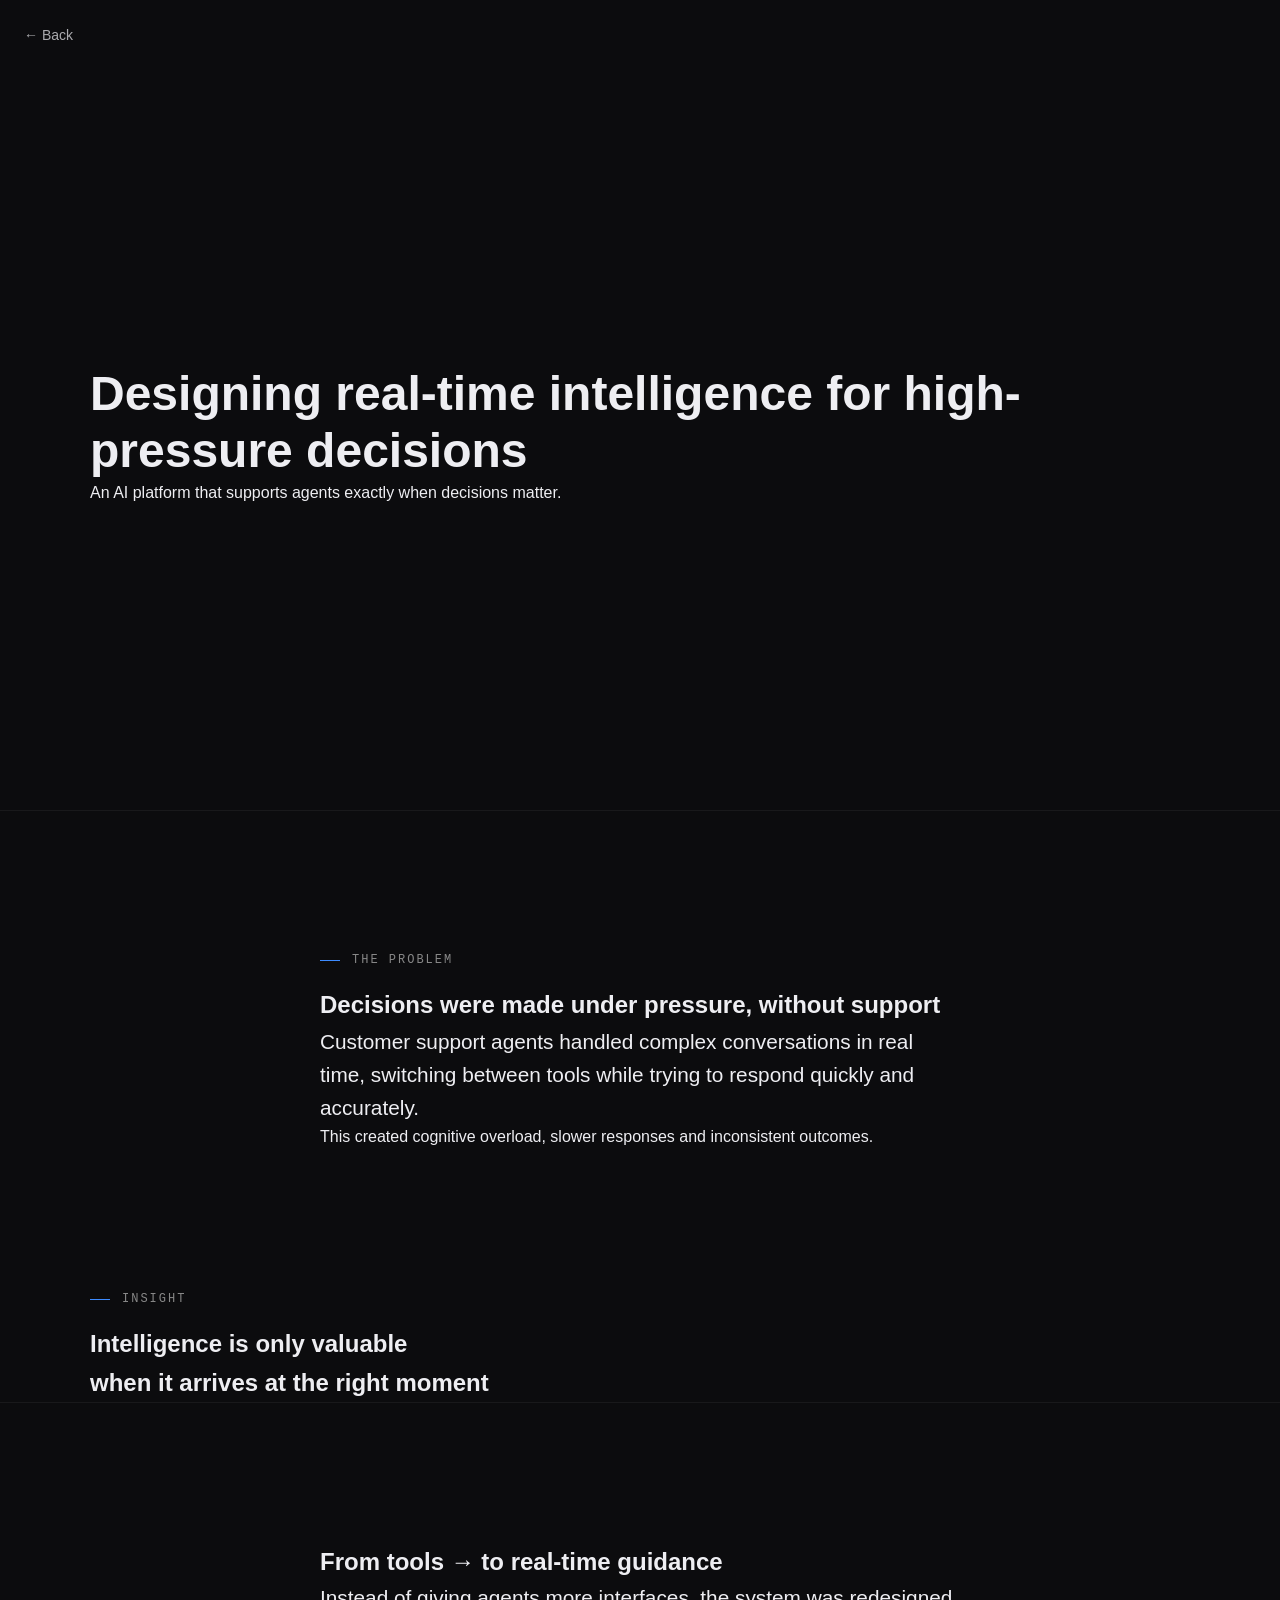
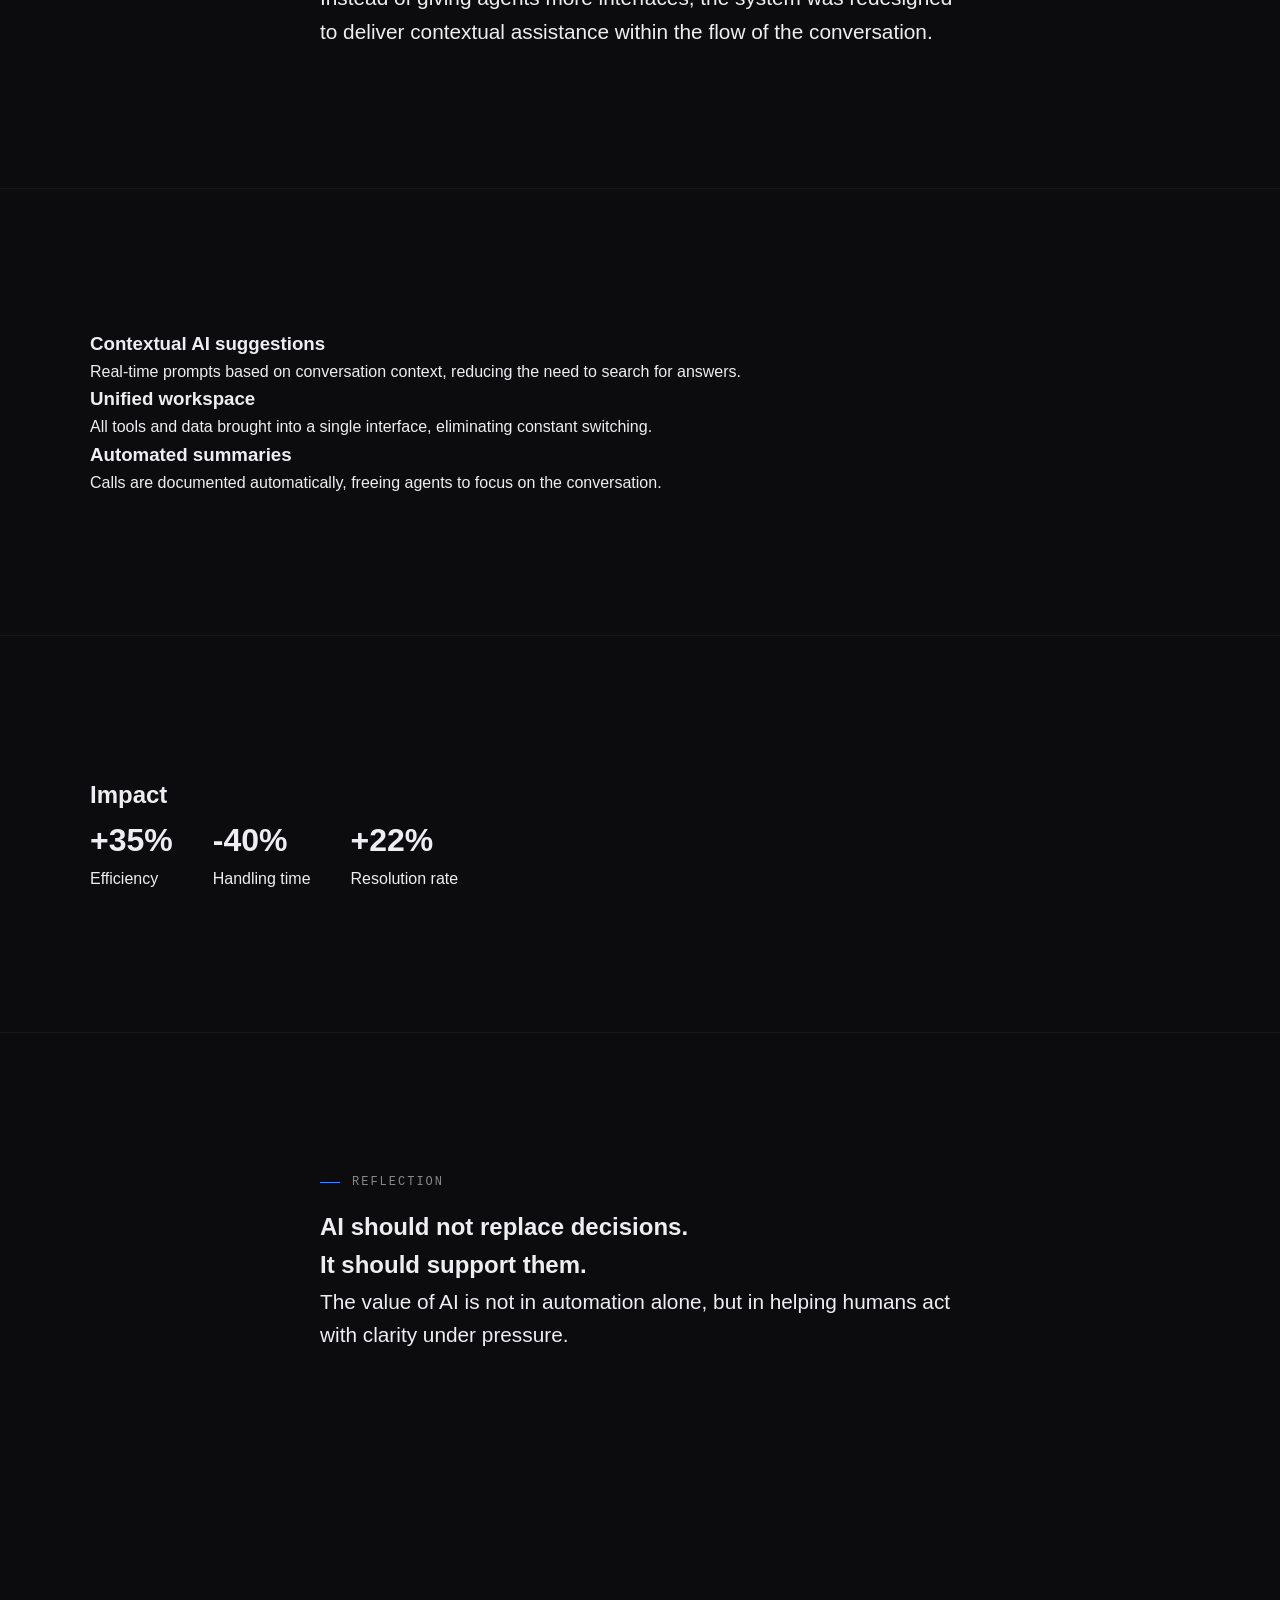
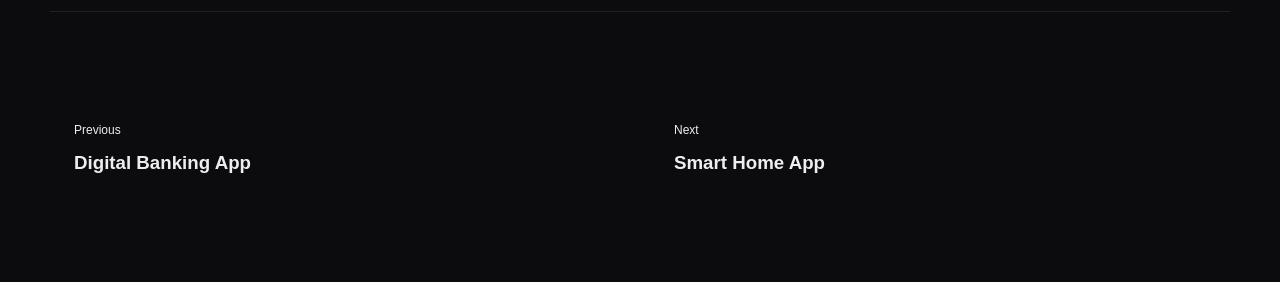
==== commit afed77b5: "Add navigation links to previous and next cases" ====
--- a/case-ai.html
+++ b/case-ai.html
@@ -10,6 +10,11 @@
 
 <body>
 
+
+<a href="index.html" class="back-nav">← Back</a>
+<div class="page-transition"></div>
+<div class="scroll-progress"></div>
+  
 <section class="case-hero">
   <div class="container">
     <h1 class="xl">
@@ -134,5 +139,22 @@
   </div>
 </section>
 
+<section class="case-nav container">
+  <div class="case-links">
+
+    <a href="case-banking.html" class="case-link">
+      <span>Previous</span>
+      <h3>Digital Banking App</h3>
+    </a>
+
+    <a href="case-smart-home.html" class="case-link">
+      <span>Next</span>
+      <h3>Smart Home App</h3>
+    </a>
+
+  </div>
+</section>
+  
+
 </body>
 </html>
--- a/styles.css
+++ b/styles.css
@@ -802,3 +802,81 @@
   font-size: 2rem;
   display: block;
 }
+
+/* =========================
+   BACK BUTTON
+========================= */
+.back-nav {
+  position: fixed;
+  top: 24px;
+  left: 24px;
+  z-index: 1000;
+
+  text-decoration: none;
+  color: var(--text);
+  font-size: 14px;
+
+  opacity: 0.7;
+  transition: 0.3s;
+}
+
+.back-nav:hover {
+  opacity: 1;
+  transform: translateX(-3px);
+}
+
+/* =========================
+   CASE NAVIGATION (NEXT/PREV)
+========================= */
+.case-nav {
+  margin-top: 120px;
+  padding: 80px 0;
+  border-top: 1px solid #222;
+}
+
+.case-links {
+  display: grid;
+  grid-template-columns: 1fr 1fr;
+  gap: 20px;
+}
+
+.case-link {
+  display: block;
+  padding: 24px;
+  background: var(--surface);
+  border-radius: 14px;
+  text-decoration: none;
+  color: var(--text);
+
+  position: relative;
+  overflow: hidden;
+}
+
+/* preview hover */
+.case-link::before {
+  content: "";
+  position: absolute;
+  inset: 0;
+
+  background: radial-gradient(
+    400px circle at var(--x, 50%) var(--y, 50%),
+    rgba(255,255,255,0.08),
+    transparent 40%
+  );
+
+  opacity: 0;
+  transition: 0.3s;
+}
+
+.case-link:hover::before {
+  opacity: 1;
+}
+
+.case-link span {
+  font-size: 12px;
+  color: var(--muted);
+}
+
+.case-link h3 {
+  margin-top: 6px;
+}
